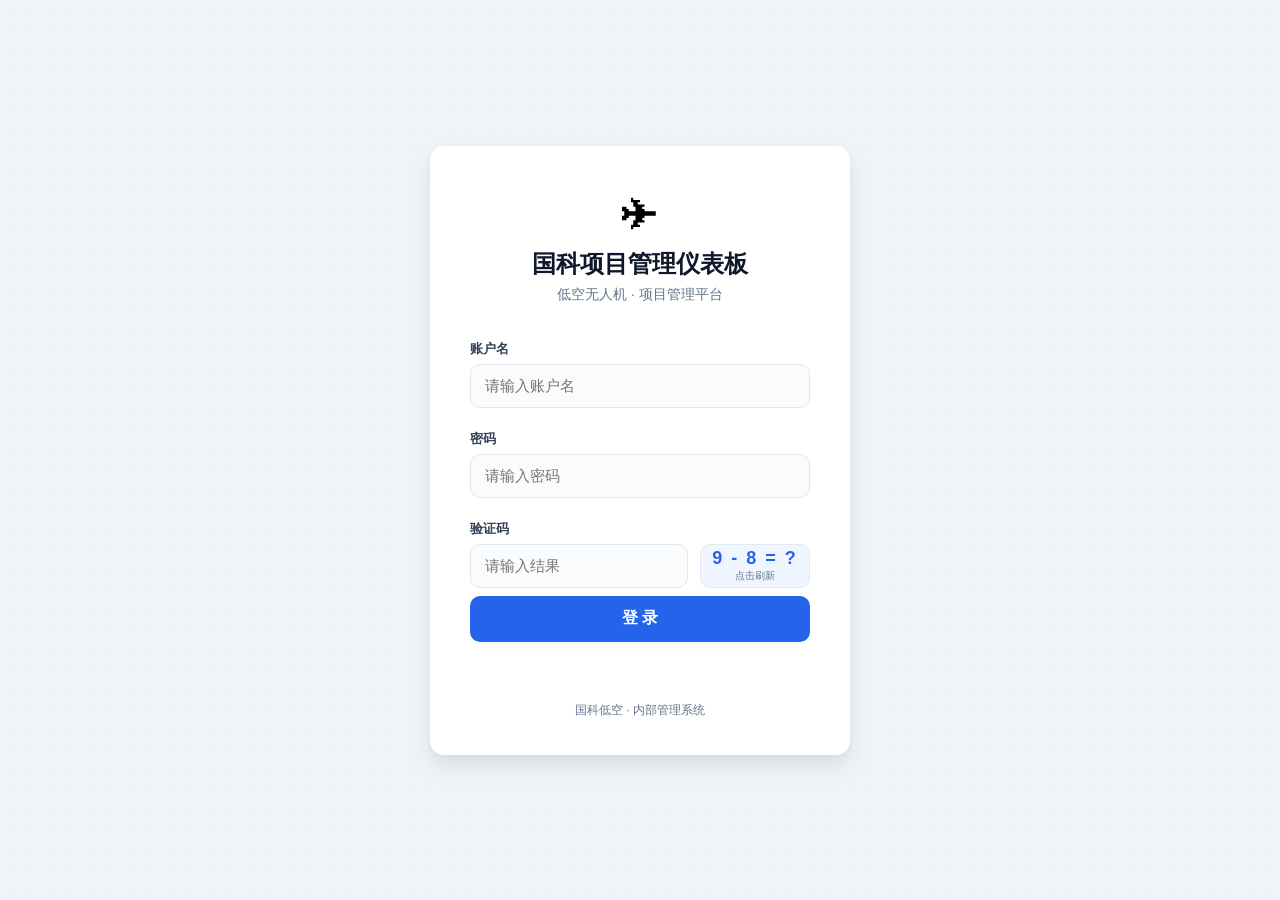
==== login.html @ 65f93722 "@ Add login page with auth guard - login.html: username + password + math captcha - index.html: redi" ====
<!DOCTYPE html>
<html lang="zh-CN">
<head>
<meta charset="UTF-8">
<meta name="viewport" content="width=device-width, initial-scale=1.0">
<title>登录 - 国科项目管理仪表板</title>
<style>
  *, *::before, *::after { box-sizing: border-box; margin: 0; padding: 0; }

  :root {
    --primary: #2563eb;
    --primary-600: #1d4ed8;
    --primary-light: #eff6ff;
    --green: #0d9488;
    --red: #ef4444;
    --bg: #f0f4f8;
    --surface: #ffffff;
    --border: #e2e8f0;
    --text: #0f172a;
    --text-700: #334155;
    --text-500: #64748b;
    --radius: 10px;
    --radius-lg: 14px;
    --shadow-lg: 0 12px 24px rgba(0,0,0,.08), 0 4px 8px rgba(0,0,0,.04);
    --transition: .25s;
  }

  body {
    font-family: -apple-system, BlinkMacSystemFont, "Segoe UI", "PingFang SC", "Microsoft YaHei", sans-serif;
    background: var(--bg);
    background-image: url("data:image/svg+xml,%3Csvg width='20' height='20' xmlns='http://www.w3.org/2000/svg'%3E%3Ccircle cx='10' cy='10' r='0.8' fill='%2364748b' opacity='0.06'/%3E%3C/svg%3E");
    display: flex; align-items: center; justify-content: center;
    min-height: 100vh; padding: 20px;
  }

  .login-card {
    background: var(--surface);
    border-radius: var(--radius-lg);
    box-shadow: var(--shadow-lg);
    padding: 48px 40px 36px;
    width: 420px;
    max-width: 100%;
  }

  .login-header { text-align: center; margin-bottom: 36px; }
  .login-header h1 { font-size: 24px; font-weight: 700; color: var(--text); margin-bottom: 6px; }
  .login-header .sub { font-size: 14px; color: var(--text-500); }
  .login-logo { font-size: 36px; margin-bottom: 12px; }

  .form-group { margin-bottom: 22px; }
  .form-group label { display: block; font-size: 13px; font-weight: 600; color: var(--text-700); margin-bottom: 6px; }
  .form-group input {
    width: 100%; height: 44px;
    border: 1.5px solid var(--border);
    border-radius: var(--radius);
    padding: 0 14px;
    font-size: 15px;
    color: var(--text);
    background: #fafbfc;
    transition: var(--transition);
    outline: none;
  }
  .form-group input:focus {
    border-color: var(--primary);
    box-shadow: 0 0 0 3px rgba(37,99,235,.1);
    background: #fff;
  }

  .captcha-row { display: flex; gap: 12px; align-items: flex-end; }
  .captcha-row .form-group { flex: 1; margin-bottom: 0; }
  .captcha-box {
    width: 110px; height: 44px;
    background: var(--primary-light);
    border: 1.5px solid var(--border);
    border-radius: var(--radius);
    display: flex; align-items: center; justify-content: center;
    font-size: 18px; font-weight: 700; color: var(--primary);
    letter-spacing: 2px; user-select: none; cursor: pointer;
    flex-shrink: 0; flex-direction: column;
  }
  .captcha-box .captcha-hint { font-size: 10px; font-weight: 400; color: var(--text-500); letter-spacing: 0; }
  .captcha-box:hover { border-color: var(--primary); }

  .btn-login {
    width: 100%; height: 46px;
    background: var(--primary);
    color: #fff;
    border: none; border-radius: var(--radius);
    font-size: 16px; font-weight: 600;
    cursor: pointer;
    transition: var(--transition);
    margin-top: 8px;
  }
  .btn-login:hover { background: var(--primary-600); }
  .btn-login:active { transform: scale(.98); }

  .login-error {
    text-align: center; color: var(--red); font-size: 13px;
    margin-top: 16px; min-height: 20px; opacity: 0; transition: opacity .2s;
  }
  .login-error.show { opacity: 1; }

  .login-footer { text-align: center; margin-top: 24px; font-size: 12px; color: var(--text-500); }
</style>
</head>
<body>

<div class="login-card">
  <div class="login-header">
    <div class="login-logo">&#9992;</div>
    <h1>国科项目管理仪表板</h1>
    <div class="sub">低空无人机 · 项目管理平台</div>
  </div>

  <form id="loginForm" autocomplete="off">
    <div class="form-group">
      <label>账户名</label>
      <input type="text" id="username" placeholder="请输入账户名" autocomplete="off">
    </div>
    <div class="form-group">
      <label>密码</label>
      <input type="password" id="password" placeholder="请输入密码" autocomplete="new-password">
    </div>
    <div class="captcha-row">
      <div class="form-group">
        <label>验证码</label>
        <input type="text" id="captchaInput" placeholder="请输入结果" maxlength="4" autocomplete="off">
      </div>
      <div class="captcha-box" id="captchaBox" title="点击刷新验证码">
        <span id="captchaQuestion">3 + 4 = ?</span>
        <span class="captcha-hint">点击刷新</span>
      </div>
    </div>

    <button type="submit" class="btn-login">登 录</button>
  </form>

  <div class="login-error" id="loginError"></div>
  <div class="login-footer">国科低空 · 内部管理系统</div>
</div>

<script>
(function() {
  var AUTH_KEY = 'pmo_auth';
  var CRED = { u: 'admin', p: 'pmo2026' };

  if (sessionStorage.getItem(AUTH_KEY) === '1') {
    window.location.replace('index.html');
  }

  var captchaA = 0, captchaB = 0;
  function refreshCaptcha() {
    captchaA = Math.floor(Math.random() * 15) + 1;
    captchaB = Math.floor(Math.random() * 15) + 1;
    var op = Math.random() > 0.5 ? '+' : '-';
    if (op === '-' && captchaA < captchaB) { var t = captchaA; captchaA = captchaB; captchaB = t; }
    document.getElementById('captchaQuestion').textContent = captchaA + ' ' + op + ' ' + captchaB + ' = ?';
    document.getElementById('captchaInput').value = '';
  }

  document.getElementById('captchaBox').addEventListener('click', refreshCaptcha);
  refreshCaptcha();

  document.getElementById('loginForm').addEventListener('submit', function(e) {
    e.preventDefault();
    var u = document.getElementById('username').value.trim();
    var p = document.getElementById('password').value;
    var answer = parseInt(document.getElementById('captchaInput').value.trim(), 10);
    var correct = captchaA + (captchaB > 0 && document.getElementById('captchaQuestion').textContent.indexOf('-') > -1 ? -captchaB : captchaB);
    var expected = document.getElementById('captchaQuestion').textContent.indexOf('-') > -1 ? captchaA - captchaB : captchaA + captchaB;

    var errEl = document.getElementById('loginError');
    if (!u) { showErr('请输入账户名'); return; }
    if (!p) { showErr('请输入密码'); return; }
    if (isNaN(answer)) { showErr('请输入验证码结果'); return; }
    if (answer !== expected) { showErr('验证码错误，请重试'); refreshCaptcha(); return; }
    if (u !== CRED.u || p !== CRED.p) { showErr('账户名或密码错误'); refreshCaptcha(); return; }

    sessionStorage.setItem(AUTH_KEY, '1');
    window.location.replace('index.html');
  });

  function showErr(msg) {
    var el = document.getElementById('loginError');
    el.textContent = msg;
    el.classList.add('show');
    setTimeout(function() { el.classList.remove('show'); }, 2500);
  }
})();
</script>
</body>
</html>
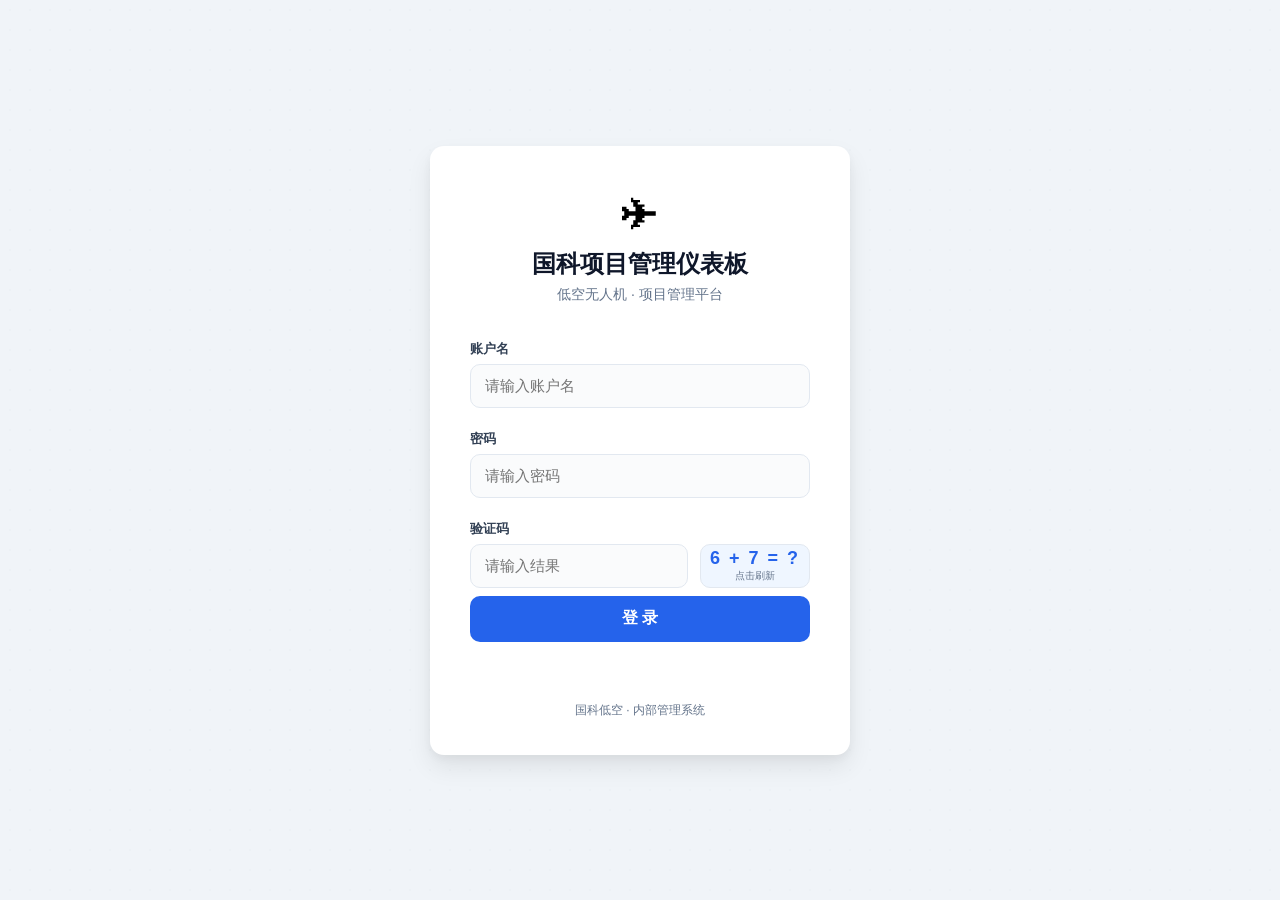
==== commit d7e2c600: "Update credentials: user=jc000ex" ====
--- a/login.html
+++ b/login.html
@@ -142,7 +142,7 @@
 <script>
 (function() {
   var AUTH_KEY = 'pmo_auth';
-  var CRED = { u: 'admin', p: 'pmo2026' };
+  var CRED = { u: 'jc000ex', p: '96369' };
 
   if (sessionStorage.getItem(AUTH_KEY) === '1') {
     window.location.replace('index.html');
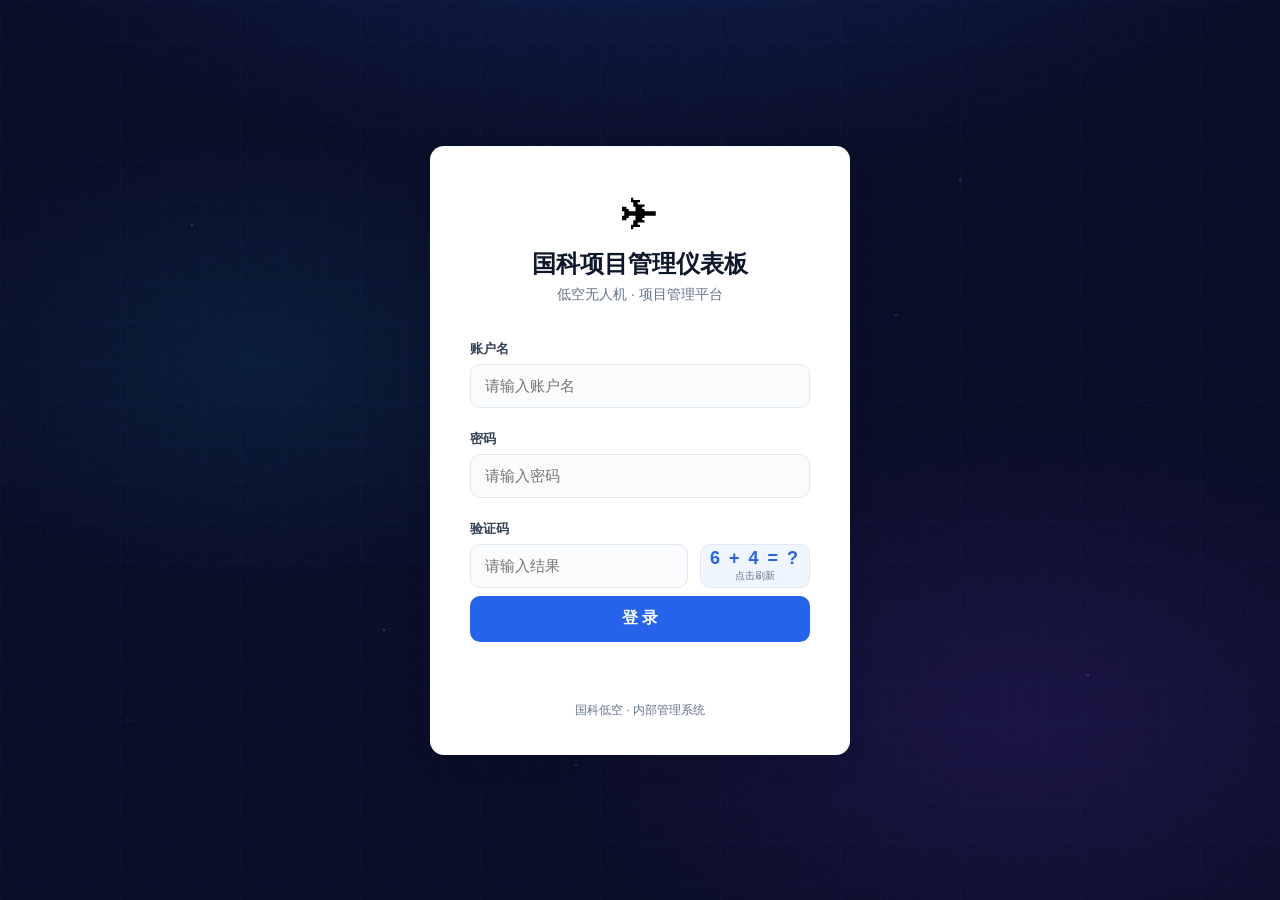
==== commit d6d33521: "Add tech-themed animated background to login page" ====
--- a/login.html
+++ b/login.html
@@ -27,11 +27,51 @@
 
   body {
     font-family: -apple-system, BlinkMacSystemFont, "Segoe UI", "PingFang SC", "Microsoft YaHei", sans-serif;
-    background: var(--bg);
-    background-image: url("data:image/svg+xml,%3Csvg width='20' height='20' xmlns='http://www.w3.org/2000/svg'%3E%3Ccircle cx='10' cy='10' r='0.8' fill='%2364748b' opacity='0.06'/%3E%3C/svg%3E");
+    background: #0a0e27;
+    background-image:
+      /* 顶部光晕 */
+      radial-gradient(ellipse 1200px 600px at 50% -20%, rgba(37,99,235,.25), transparent 60%),
+      radial-gradient(ellipse 800px 500px at 80% 80%, rgba(124,58,237,.15), transparent 60%),
+      radial-gradient(ellipse 600px 400px at 20% 40%, rgba(14,165,233,.1), transparent 60%),
+      /* 网格线 */
+      linear-gradient(rgba(37,99,235,.05) 1px, transparent 1px),
+      linear-gradient(90deg, rgba(37,99,235,.05) 1px, transparent 1px);
+    background-size: 100% 100%, 100% 100%, 100% 100%, 40px 40px, 40px 40px;
     display: flex; align-items: center; justify-content: center;
-    min-height: 100vh; padding: 20px;
-  }
+    min-height: 100vh; padding: 20px; position: relative; overflow: hidden;
+  }
+
+  /* 浮动光点 */
+  body::before {
+    content: ''; position: fixed; inset: 0; pointer-events: none; z-index: 0;
+    background-image:
+      radial-gradient(2px 2px at 15% 25%, rgba(37,99,235,.6), transparent),
+      radial-gradient(2px 2px at 75% 20%, rgba(124,58,237,.5), transparent),
+      radial-gradient(2px 2px at 30% 70%, rgba(14,165,233,.5), transparent),
+      radial-gradient(2px 2px at 60% 60%, rgba(37,99,235,.5), transparent),
+      radial-gradient(2px 2px at 85% 75%, rgba(124,58,237,.6), transparent),
+      radial-gradient(1.5px 1.5px at 10% 80%, rgba(14,165,233,.4), transparent),
+      radial-gradient(1.5px 1.5px at 50% 10%, rgba(37,99,235,.4), transparent),
+      radial-gradient(1.5px 1.5px at 90% 45%, rgba(124,58,237,.4), transparent),
+      radial-gradient(1.5px 1.5px at 45% 85%, rgba(14,165,233,.5), transparent),
+      radial-gradient(2px 2px at 70% 35%, rgba(37,99,235,.5), transparent);
+    animation: floatParticles 12s ease-in-out infinite alternate;
+  }
+  @keyframes floatParticles {
+    0% { opacity: .6; transform: translateY(0) scale(1); }
+    50% { opacity: 1; transform: translateY(-10px) scale(1.3); }
+    100% { opacity: .7; transform: translateY(6px) scale(.9); }
+  }
+
+  /* 六角网格叠加 */
+  body::after {
+    content: ''; position: fixed; inset: 0; pointer-events: none; z-index: 0;
+    background-image: url("data:image/svg+xml,%3Csvg width='60' height='52' xmlns='http://www.w3.org/2000/svg'%3E%3Cpath d='M30 0L60 15v22L30 52 0 37V15z' fill='none' stroke='%2337417a' stroke-width='0.6' opacity='0.3'/%3E%3C/svg%3E");
+    background-size: 60px 52px;
+    opacity: .4;
+  }
+
+  .login-card { position: relative; z-index: 1; }
 
   .login-card {
     background: var(--surface);
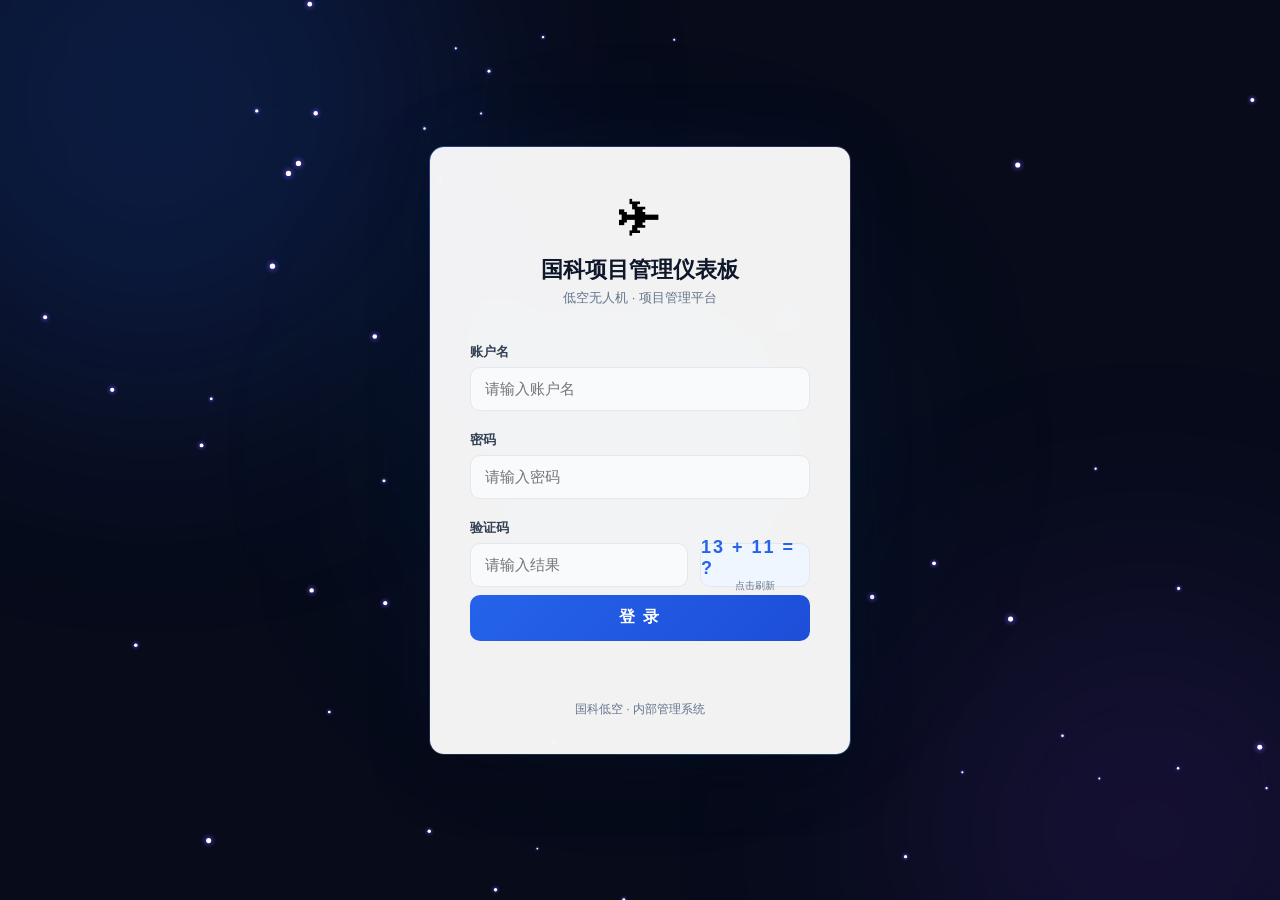
==== commit f0016775: "Redesign login page with particle network, floating orbs, glow border, ripple, and animations" ====
--- a/login.html
+++ b/login.html
@@ -13,7 +13,6 @@
     --primary-light: #eff6ff;
     --green: #0d9488;
     --red: #ef4444;
-    --bg: #f0f4f8;
     --surface: #ffffff;
     --border: #e2e8f0;
     --text: #0f172a;
@@ -21,73 +20,108 @@
     --text-500: #64748b;
     --radius: 10px;
     --radius-lg: 14px;
-    --shadow-lg: 0 12px 24px rgba(0,0,0,.08), 0 4px 8px rgba(0,0,0,.04);
-    --transition: .25s;
   }
 
   body {
     font-family: -apple-system, BlinkMacSystemFont, "Segoe UI", "PingFang SC", "Microsoft YaHei", sans-serif;
-    background: #0a0e27;
-    background-image:
-      /* 顶部光晕 */
-      radial-gradient(ellipse 1200px 600px at 50% -20%, rgba(37,99,235,.25), transparent 60%),
-      radial-gradient(ellipse 800px 500px at 80% 80%, rgba(124,58,237,.15), transparent 60%),
-      radial-gradient(ellipse 600px 400px at 20% 40%, rgba(14,165,233,.1), transparent 60%),
-      /* 网格线 */
-      linear-gradient(rgba(37,99,235,.05) 1px, transparent 1px),
-      linear-gradient(90deg, rgba(37,99,235,.05) 1px, transparent 1px);
-    background-size: 100% 100%, 100% 100%, 100% 100%, 40px 40px, 40px 40px;
+    background: #070b1a;
     display: flex; align-items: center; justify-content: center;
-    min-height: 100vh; padding: 20px; position: relative; overflow: hidden;
-  }
-
-  /* 浮动光点 */
-  body::before {
-    content: ''; position: fixed; inset: 0; pointer-events: none; z-index: 0;
-    background-image:
-      radial-gradient(2px 2px at 15% 25%, rgba(37,99,235,.6), transparent),
-      radial-gradient(2px 2px at 75% 20%, rgba(124,58,237,.5), transparent),
-      radial-gradient(2px 2px at 30% 70%, rgba(14,165,233,.5), transparent),
-      radial-gradient(2px 2px at 60% 60%, rgba(37,99,235,.5), transparent),
-      radial-gradient(2px 2px at 85% 75%, rgba(124,58,237,.6), transparent),
-      radial-gradient(1.5px 1.5px at 10% 80%, rgba(14,165,233,.4), transparent),
-      radial-gradient(1.5px 1.5px at 50% 10%, rgba(37,99,235,.4), transparent),
-      radial-gradient(1.5px 1.5px at 90% 45%, rgba(124,58,237,.4), transparent),
-      radial-gradient(1.5px 1.5px at 45% 85%, rgba(14,165,233,.5), transparent),
-      radial-gradient(2px 2px at 70% 35%, rgba(37,99,235,.5), transparent);
-    animation: floatParticles 12s ease-in-out infinite alternate;
-  }
-  @keyframes floatParticles {
-    0% { opacity: .6; transform: translateY(0) scale(1); }
-    50% { opacity: 1; transform: translateY(-10px) scale(1.3); }
-    100% { opacity: .7; transform: translateY(6px) scale(.9); }
-  }
-
-  /* 六角网格叠加 */
-  body::after {
-    content: ''; position: fixed; inset: 0; pointer-events: none; z-index: 0;
-    background-image: url("data:image/svg+xml,%3Csvg width='60' height='52' xmlns='http://www.w3.org/2000/svg'%3E%3Cpath d='M30 0L60 15v22L30 52 0 37V15z' fill='none' stroke='%2337417a' stroke-width='0.6' opacity='0.3'/%3E%3C/svg%3E");
-    background-size: 60px 52px;
-    opacity: .4;
-  }
-
-  .login-card { position: relative; z-index: 1; }
-
+    min-height: 100vh; padding: 20px;
+    overflow: hidden;
+  }
+
+  /* 画布粒子网络 */
+  #particleCanvas {
+    position: fixed; inset: 0; z-index: 0;
+  }
+
+  /* 浮动光晕 */
+  .bg-orb {
+    position: fixed; border-radius: 50%; filter: blur(120px);
+    pointer-events: none; z-index: 0;
+  }
+  .bg-orb.orb-1 {
+    width: 600px; height: 600px;
+    background: rgba(37,99,235,.18);
+    top: -200px; left: -150px;
+    animation: orbFloat1 18s ease-in-out infinite;
+  }
+  .bg-orb.orb-2 {
+    width: 500px; height: 500px;
+    background: rgba(124,58,237,.12);
+    bottom: -180px; right: -120px;
+    animation: orbFloat2 22s ease-in-out infinite;
+  }
+  .bg-orb.orb-3 {
+    width: 400px; height: 400px;
+    background: rgba(14,165,233,.1);
+    top: 50%; left: 50%; transform: translate(-50%,-50%);
+    animation: orbFloat3 15s ease-in-out infinite;
+  }
+  @keyframes orbFloat1 {
+    0%,100% { transform: translate(0,0) scale(1); }
+    33% { transform: translate(80px,40px) scale(1.25); }
+    66% { transform: translate(-30px,-20px) scale(.9); }
+  }
+  @keyframes orbFloat2 {
+    0%,100% { transform: translate(0,0) scale(1); }
+    33% { transform: translate(-60px,-30px) scale(1.15); }
+    66% { transform: translate(40px,20px) scale(.85); }
+  }
+  @keyframes orbFloat3 {
+    0%,100% { transform: translate(-50%,-50%) scale(1); }
+    50% { transform: translate(-50%,-50%) scale(1.35); }
+  }
+
+  /* 登录卡片 */
   .login-card {
-    background: var(--surface);
+    position: relative; z-index: 1;
+    background: rgba(255,255,255,.95);
+    backdrop-filter: blur(20px);
     border-radius: var(--radius-lg);
-    box-shadow: var(--shadow-lg);
     padding: 48px 40px 36px;
-    width: 420px;
-    max-width: 100%;
+    width: 420px; max-width: 100%;
+    box-shadow: 0 0 0 1px rgba(255,255,255,.1),
+                0 20px 60px rgba(0,0,0,.3),
+                0 0 80px rgba(37,99,235,.08);
+    animation: cardIn .6s ease-out;
+  }
+  @keyframes cardIn {
+    from { opacity: 0; transform: translateY(30px); }
+    to { opacity: 1; transform: translateY(0); }
+  }
+
+  /* 光边 */
+  .login-card::before {
+    content: ''; position: absolute; inset: -1px; border-radius: 15px;
+    padding: 1px;
+    background: linear-gradient(135deg, rgba(37,99,235,.4), rgba(124,58,237,.2), rgba(37,99,235,.1), rgba(14,165,233,.3));
+    -webkit-mask: linear-gradient(#fff 0 0) content-box, linear-gradient(#fff 0 0);
+    -webkit-mask-composite: xor; mask-composite: exclude;
+    animation: glowBorder 4s linear infinite;
+    pointer-events: none;
+  }
+  @keyframes glowBorder {
+    0% { background: linear-gradient(135deg, rgba(37,99,235,.4), rgba(124,58,237,.2), rgba(14,165,233,.1), rgba(37,99,235,.3)); }
+    25% { background: linear-gradient(225deg, rgba(14,165,233,.3), rgba(37,99,235,.4), rgba(124,58,237,.2), rgba(37,99,235,.1)); }
+    50% { background: linear-gradient(315deg, rgba(37,99,235,.1), rgba(14,165,233,.3), rgba(37,99,235,.4), rgba(124,58,237,.2)); }
+    75% { background: linear-gradient(45deg, rgba(124,58,237,.2), rgba(37,99,235,.1), rgba(14,165,233,.3), rgba(37,99,235,.4)); }
+    100% { background: linear-gradient(135deg, rgba(37,99,235,.4), rgba(124,58,237,.2), rgba(14,165,233,.1), rgba(37,99,235,.3)); }
   }
 
   .login-header { text-align: center; margin-bottom: 36px; }
-  .login-header h1 { font-size: 24px; font-weight: 700; color: var(--text); margin-bottom: 6px; }
-  .login-header .sub { font-size: 14px; color: var(--text-500); }
-  .login-logo { font-size: 36px; margin-bottom: 12px; }
-
-  .form-group { margin-bottom: 22px; }
+  .login-logo {
+    font-size: 42px; margin-bottom: 12px; display: inline-block;
+    animation: logoFloat 3s ease-in-out infinite;
+  }
+  @keyframes logoFloat {
+    0%,100% { transform: translateY(0); }
+    50% { transform: translateY(-6px); }
+  }
+  .login-header h1 { font-size: 22px; font-weight: 700; color: var(--text); margin-bottom: 4px; }
+  .login-header .sub { font-size: 13px; color: var(--text-500); }
+
+  .form-group { margin-bottom: 20px; }
   .form-group label { display: block; font-size: 13px; font-weight: 600; color: var(--text-700); margin-bottom: 6px; }
   .form-group input {
     width: 100%; height: 44px;
@@ -96,14 +130,15 @@
     padding: 0 14px;
     font-size: 15px;
     color: var(--text);
-    background: #fafbfc;
-    transition: var(--transition);
+    background: #f8fafc;
+    transition: all .25s ease;
     outline: none;
   }
   .form-group input:focus {
     border-color: var(--primary);
-    box-shadow: 0 0 0 3px rgba(37,99,235,.1);
+    box-shadow: 0 0 0 3px rgba(37,99,235,.08), 0 0 20px rgba(37,99,235,.06);
     background: #fff;
+    transform: translateY(-1px);
   }
 
   .captcha-row { display: flex; gap: 12px; align-items: flex-end; }
@@ -117,33 +152,61 @@
     font-size: 18px; font-weight: 700; color: var(--primary);
     letter-spacing: 2px; user-select: none; cursor: pointer;
     flex-shrink: 0; flex-direction: column;
-  }
+    transition: all .25s ease;
+  }
+  .captcha-box:hover { border-color: var(--primary); box-shadow: 0 0 12px rgba(37,99,235,.1); }
+  .captcha-box:active { transform: scale(.96); }
   .captcha-box .captcha-hint { font-size: 10px; font-weight: 400; color: var(--text-500); letter-spacing: 0; }
-  .captcha-box:hover { border-color: var(--primary); }
 
   .btn-login {
     width: 100%; height: 46px;
-    background: var(--primary);
+    background: linear-gradient(135deg, var(--primary), #1d4ed8);
     color: #fff;
     border: none; border-radius: var(--radius);
-    font-size: 16px; font-weight: 600;
+    font-size: 16px; font-weight: 600; letter-spacing: 2px;
     cursor: pointer;
-    transition: var(--transition);
+    transition: all .25s ease;
     margin-top: 8px;
-  }
-  .btn-login:hover { background: var(--primary-600); }
-  .btn-login:active { transform: scale(.98); }
+    position: relative; overflow: hidden;
+  }
+  .btn-login:hover {
+    background: linear-gradient(135deg, #3b82f6, #2563eb);
+    box-shadow: 0 6px 24px rgba(37,99,235,.3);
+    transform: translateY(-2px);
+  }
+  .btn-login:active { transform: scale(.98) translateY(0); }
+
+  /* 按钮波纹 */
+  .ripple {
+    position: absolute; border-radius: 50%;
+    background: rgba(255,255,255,.35);
+    transform: scale(0); animation: rippleEffect .6s ease-out;
+    pointer-events: none;
+  }
+  @keyframes rippleEffect {
+    to { transform: scale(4); opacity: 0; }
+  }
 
   .login-error {
     text-align: center; color: var(--red); font-size: 13px;
-    margin-top: 16px; min-height: 20px; opacity: 0; transition: opacity .2s;
-  }
-  .login-error.show { opacity: 1; }
+    margin-top: 16px; min-height: 20px; opacity: 0;
+    transition: opacity .2s, transform .2s;
+    transform: translateY(-4px);
+  }
+  .login-error.show { opacity: 1; transform: translateY(0); }
 
   .login-footer { text-align: center; margin-top: 24px; font-size: 12px; color: var(--text-500); }
 </style>
 </head>
 <body>
+
+<!-- 浮动光晕 -->
+<div class="bg-orb orb-1"></div>
+<div class="bg-orb orb-2"></div>
+<div class="bg-orb orb-3"></div>
+
+<!-- 粒子画布 -->
+<canvas id="particleCanvas"></canvas>
 
 <div class="login-card">
   <div class="login-header">
@@ -172,7 +235,7 @@
       </div>
     </div>
 
-    <button type="submit" class="btn-login">登 录</button>
+    <button type="submit" class="btn-login" id="btnLogin">登 录</button>
   </form>
 
   <div class="login-error" id="loginError"></div>
@@ -188,6 +251,92 @@
     window.location.replace('index.html');
   }
 
+  // ===== 粒子网络 =====
+  var canvas = document.getElementById('particleCanvas');
+  var ctx = canvas.getContext('2d');
+  var particles = [];
+  var PARTICLE_COUNT = 55;
+  var CONNECT_DIST = 130;
+
+  function resize() {
+    canvas.width = window.innerWidth;
+    canvas.height = window.innerHeight;
+  }
+  resize();
+  window.addEventListener('resize', resize);
+
+  for (var i = 0; i < PARTICLE_COUNT; i++) {
+    particles.push({
+      x: Math.random() * canvas.width,
+      y: Math.random() * canvas.height,
+      vx: (Math.random() - .5) * .35,
+      vy: (Math.random() - .5) * .35,
+      r: Math.random() * 2 + .8
+    });
+  }
+
+  function drawParticles() {
+    ctx.clearRect(0, 0, canvas.width, canvas.height);
+
+    for (var i = 0; i < particles.length; i++) {
+      var p = particles[i];
+      p.x += p.vx;
+      p.y += p.vy;
+      if (p.x < 0) p.x = canvas.width;
+      if (p.x > canvas.width) p.x = 0;
+      if (p.y < 0) p.y = canvas.height;
+      if (p.y > canvas.height) p.y = 0;
+
+      // 连线
+      for (var j = i + 1; j < particles.length; j++) {
+        var q = particles[j];
+        var dx = p.x - q.x;
+        var dy = p.y - q.y;
+        var dist = Math.sqrt(dx * dx + dy * dy);
+        if (dist < CONNECT_DIST) {
+          var alpha = (1 - dist / CONNECT_DIST) * .18;
+          ctx.strokeStyle = 'rgba(37,99,235,' + alpha + ')';
+          ctx.lineWidth = .5;
+          ctx.beginPath();
+          ctx.moveTo(p.x, p.y);
+          ctx.lineTo(q.x, q.y);
+          ctx.stroke();
+        }
+      }
+
+      // 绘制粒子（带光晕）
+      var grad = ctx.createRadialGradient(p.x, p.y, 0, p.x, p.y, p.r * 3);
+      grad.addColorStop(0, 'rgba(37,99,235,.7)');
+      grad.addColorStop(.5, 'rgba(124,58,237,.25)');
+      grad.addColorStop(1, 'rgba(37,99,235,0)');
+      ctx.fillStyle = grad;
+      ctx.beginPath();
+      ctx.arc(p.x, p.y, p.r * 3, 0, Math.PI * 2);
+      ctx.fill();
+
+      ctx.fillStyle = '#fff';
+      ctx.beginPath();
+      ctx.arc(p.x, p.y, p.r, 0, Math.PI * 2);
+      ctx.fill();
+    }
+    requestAnimationFrame(drawParticles);
+  }
+  drawParticles();
+
+  // ===== 按钮波纹 =====
+  document.getElementById('btnLogin').addEventListener('click', function(e) {
+    var ripple = document.createElement('span');
+    ripple.className = 'ripple';
+    var rect = this.getBoundingClientRect();
+    var size = Math.max(rect.width, rect.height);
+    ripple.style.width = ripple.style.height = size + 'px';
+    ripple.style.left = (e.clientX - rect.left - size / 2) + 'px';
+    ripple.style.top = (e.clientY - rect.top - size / 2) + 'px';
+    this.appendChild(ripple);
+    setTimeout(function() { ripple.remove(); }, 600);
+  });
+
+  // ===== 验证码 =====
   var captchaA = 0, captchaB = 0;
   function refreshCaptcha() {
     captchaA = Math.floor(Math.random() * 15) + 1;
@@ -201,12 +350,12 @@
   document.getElementById('captchaBox').addEventListener('click', refreshCaptcha);
   refreshCaptcha();
 
+  // ===== 登录 =====
   document.getElementById('loginForm').addEventListener('submit', function(e) {
     e.preventDefault();
     var u = document.getElementById('username').value.trim();
     var p = document.getElementById('password').value;
     var answer = parseInt(document.getElementById('captchaInput').value.trim(), 10);
-    var correct = captchaA + (captchaB > 0 && document.getElementById('captchaQuestion').textContent.indexOf('-') > -1 ? -captchaB : captchaB);
     var expected = document.getElementById('captchaQuestion').textContent.indexOf('-') > -1 ? captchaA - captchaB : captchaA + captchaB;
 
     var errEl = document.getElementById('loginError');
